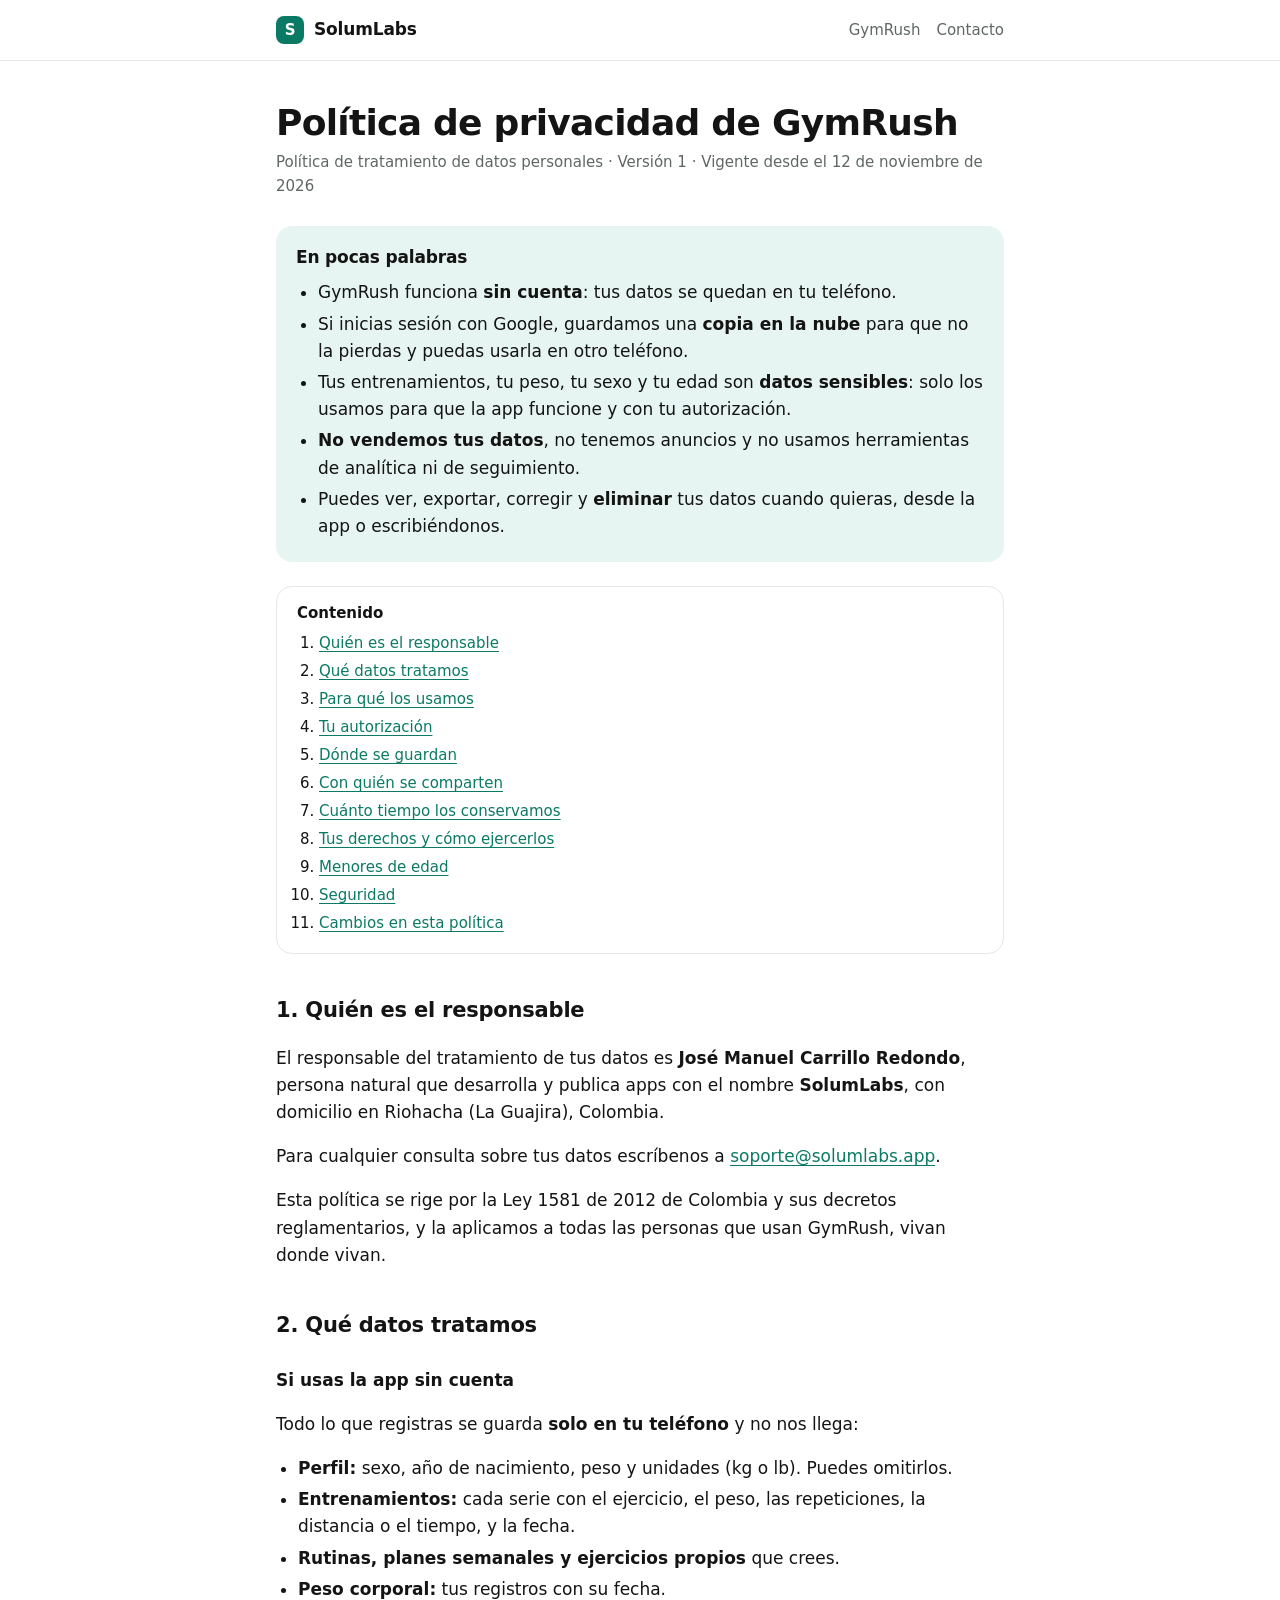
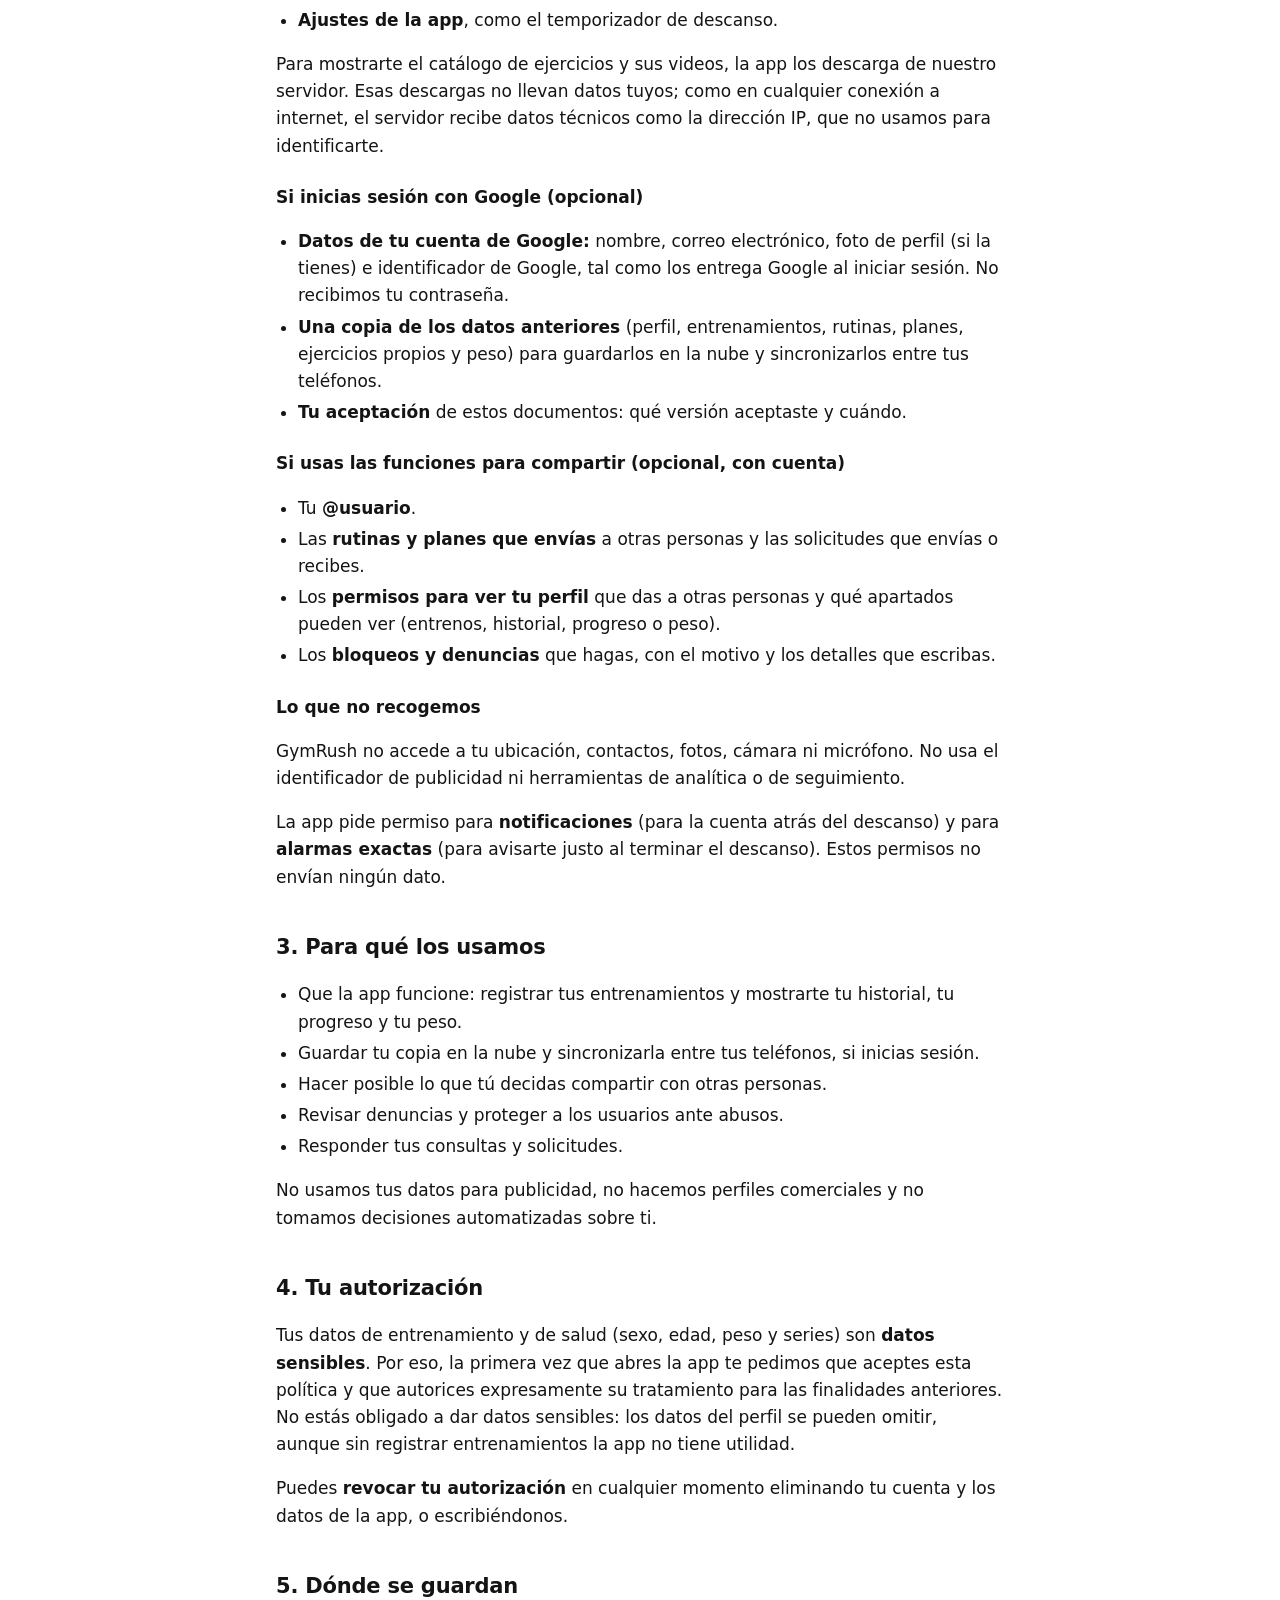
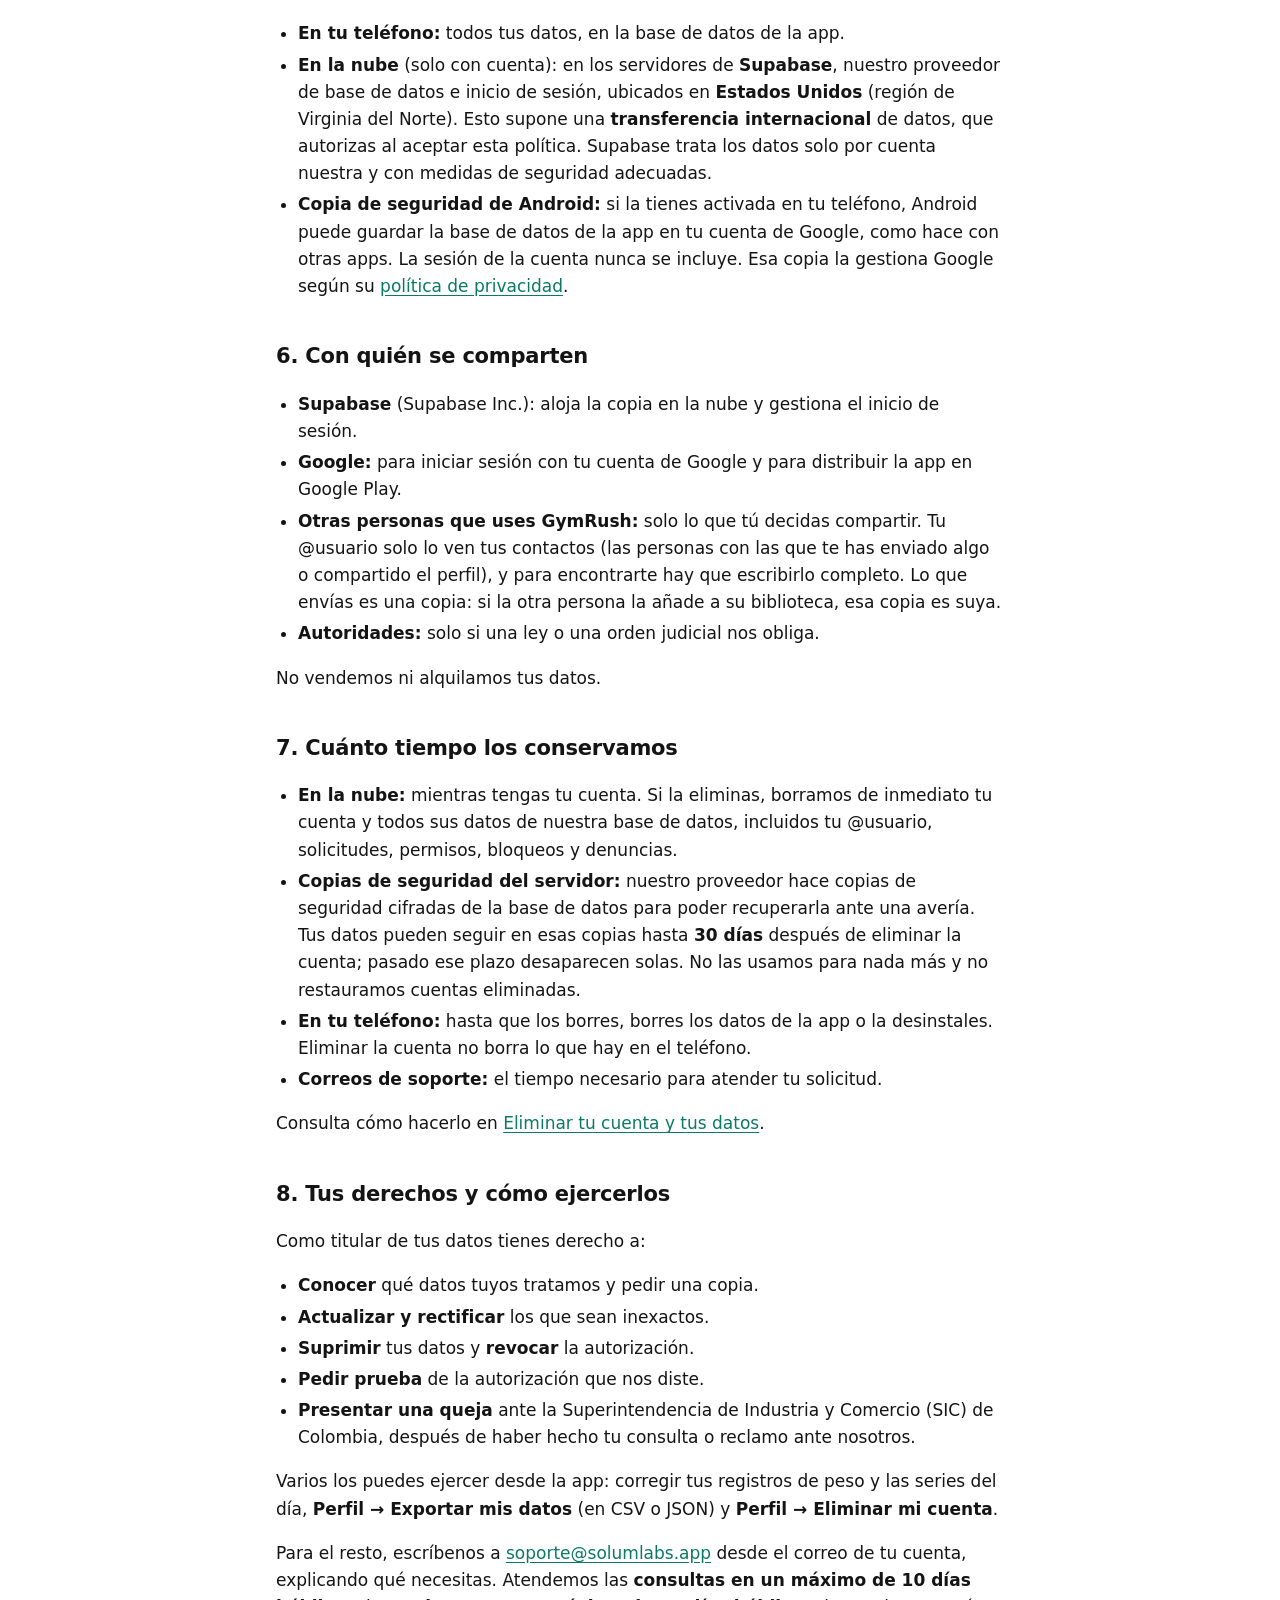
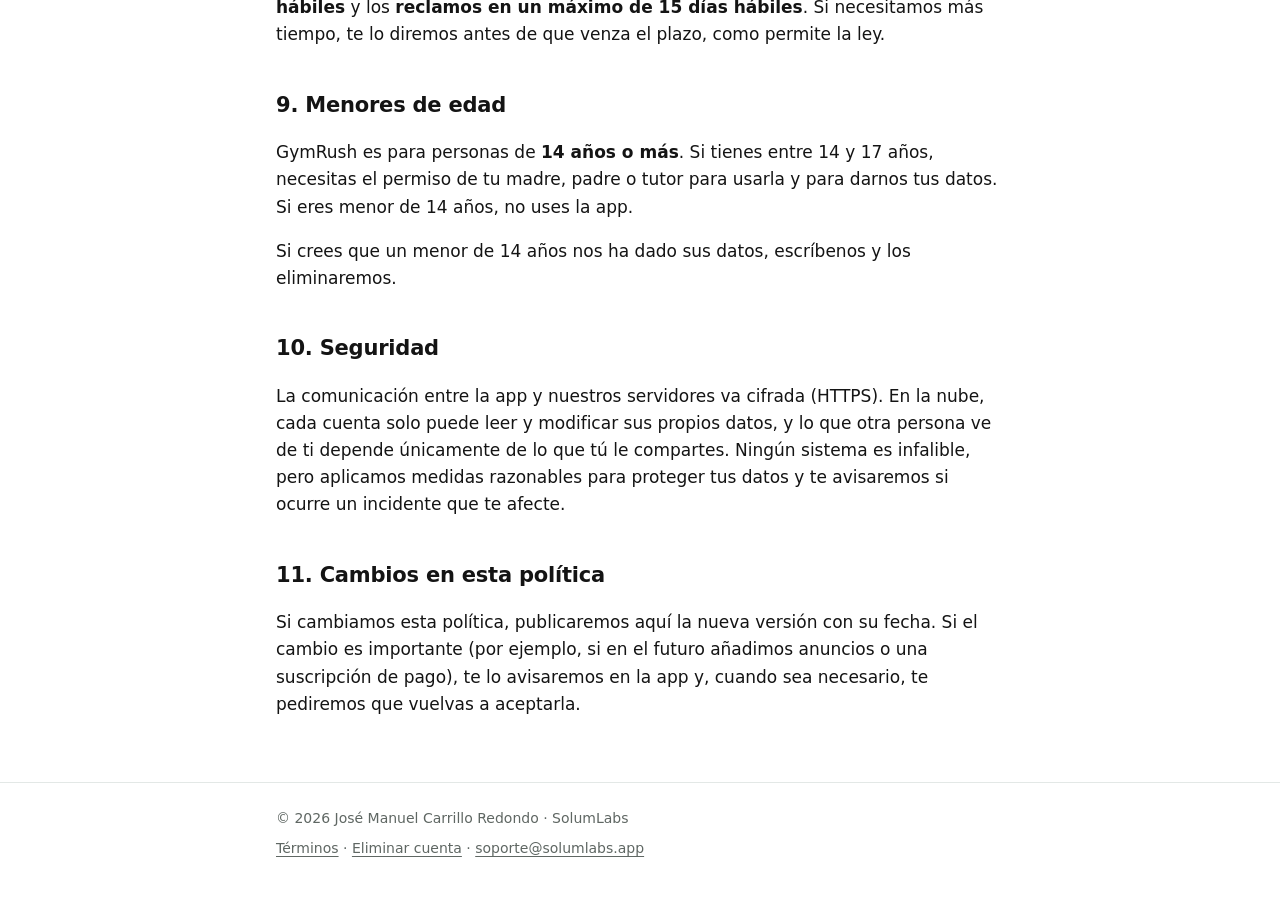
==== gymrush/privacidad/index.html @ 917b6b80 "sitio de SolumLabs y documentos de GymRush" ====
<!doctype html>
<html lang="es">
<head>
  <meta charset="utf-8">
  <meta name="viewport" content="width=device-width, initial-scale=1">
  <title>Privacidad de GymRush</title>
  <meta name="description" content="Política de privacidad y tratamiento de datos personales de GymRush.">
  <link rel="icon" href="/assets/gymrush-icon.svg" type="image/svg+xml">
  <link rel="stylesheet" href="/assets/style.css">
</head>
<body>
  <header class="site-header">
    <div class="wrap">
      <a class="brand" href="/"><span class="brand-mark">S</span>SolumLabs</a>
      <nav class="nav"><a href="/gymrush/">GymRush</a><a href="mailto:soporte@solumlabs.app">Contacto</a></nav>
    </div>
  </header>

  <main class="wrap doc">
    <h1>Política de privacidad de GymRush</h1>
    <p class="meta">Política de tratamiento de datos personales · Versión 1 · Vigente desde el 12 de noviembre de 2026</p>

    <section class="summary" aria-labelledby="resumen">
      <h2 id="resumen">En pocas palabras</h2>
      <ul>
        <li>GymRush funciona <strong>sin cuenta</strong>: tus datos se quedan en tu teléfono.</li>
        <li>Si inicias sesión con Google, guardamos una <strong>copia en la nube</strong> para que no la pierdas y puedas usarla en otro teléfono.</li>
        <li>Tus entrenamientos, tu peso, tu sexo y tu edad son <strong>datos sensibles</strong>: solo los usamos para que la app funcione y con tu autorización.</li>
        <li><strong>No vendemos tus datos</strong>, no tenemos anuncios y no usamos herramientas de analítica ni de seguimiento.</li>
        <li>Puedes ver, exportar, corregir y <strong>eliminar</strong> tus datos cuando quieras, desde la app o escribiéndonos.</li>
      </ul>
    </section>

    <nav class="toc" aria-label="Contenido">
      <strong>Contenido</strong>
      <ol>
        <li><a href="#responsable">Quién es el responsable</a></li>
        <li><a href="#datos">Qué datos tratamos</a></li>
        <li><a href="#finalidades">Para qué los usamos</a></li>
        <li><a href="#autorizacion">Tu autorización</a></li>
        <li><a href="#donde">Dónde se guardan</a></li>
        <li><a href="#terceros">Con quién se comparten</a></li>
        <li><a href="#conservacion">Cuánto tiempo los conservamos</a></li>
        <li><a href="#derechos">Tus derechos y cómo ejercerlos</a></li>
        <li><a href="#menores">Menores de edad</a></li>
        <li><a href="#seguridad">Seguridad</a></li>
        <li><a href="#cambios">Cambios en esta política</a></li>
      </ol>
    </nav>

    <h2 id="responsable">1. Quién es el responsable</h2>
    <p>El responsable del tratamiento de tus datos es <strong>José Manuel Carrillo Redondo</strong>, persona natural que desarrolla y publica apps con el nombre <strong>SolumLabs</strong>, con domicilio en Riohacha (La Guajira), Colombia.</p>
    <p>Para cualquier consulta sobre tus datos escríbenos a <a href="mailto:soporte@solumlabs.app">soporte@solumlabs.app</a>.</p>
    <p>Esta política se rige por la Ley 1581 de 2012 de Colombia y sus decretos reglamentarios, y la aplicamos a todas las personas que usan GymRush, vivan donde vivan.</p>

    <h2 id="datos">2. Qué datos tratamos</h2>
    <h3>Si usas la app sin cuenta</h3>
    <p>Todo lo que registras se guarda <strong>solo en tu teléfono</strong> y no nos llega:</p>
    <ul>
      <li><strong>Perfil:</strong> sexo, año de nacimiento, peso y unidades (kg o lb). Puedes omitirlos.</li>
      <li><strong>Entrenamientos:</strong> cada serie con el ejercicio, el peso, las repeticiones, la distancia o el tiempo, y la fecha.</li>
      <li><strong>Rutinas, planes semanales y ejercicios propios</strong> que crees.</li>
      <li><strong>Peso corporal:</strong> tus registros con su fecha.</li>
      <li><strong>Ajustes de la app</strong>, como el temporizador de descanso.</li>
    </ul>
    <p>Para mostrarte el catálogo de ejercicios y sus videos, la app los descarga de nuestro servidor. Esas descargas no llevan datos tuyos; como en cualquier conexión a internet, el servidor recibe datos técnicos como la dirección IP, que no usamos para identificarte.</p>

    <h3>Si inicias sesión con Google (opcional)</h3>
    <ul>
      <li><strong>Datos de tu cuenta de Google:</strong> nombre, correo electrónico, foto de perfil (si la tienes) e identificador de Google, tal como los entrega Google al iniciar sesión. No recibimos tu contraseña.</li>
      <li><strong>Una copia de los datos anteriores</strong> (perfil, entrenamientos, rutinas, planes, ejercicios propios y peso) para guardarlos en la nube y sincronizarlos entre tus teléfonos.</li>
      <li><strong>Tu aceptación</strong> de estos documentos: qué versión aceptaste y cuándo.</li>
    </ul>

    <h3>Si usas las funciones para compartir (opcional, con cuenta)</h3>
    <ul>
      <li>Tu <strong>@usuario</strong>.</li>
      <li>Las <strong>rutinas y planes que envías</strong> a otras personas y las solicitudes que envías o recibes.</li>
      <li>Los <strong>permisos para ver tu perfil</strong> que das a otras personas y qué apartados pueden ver (entrenos, historial, progreso o peso).</li>
      <li>Los <strong>bloqueos y denuncias</strong> que hagas, con el motivo y los detalles que escribas.</li>
    </ul>

    <h3>Lo que no recogemos</h3>
    <p>GymRush no accede a tu ubicación, contactos, fotos, cámara ni micrófono. No usa el identificador de publicidad ni herramientas de analítica o de seguimiento.</p>
    <p>La app pide permiso para <strong>notificaciones</strong> (para la cuenta atrás del descanso) y para <strong>alarmas exactas</strong> (para avisarte justo al terminar el descanso). Estos permisos no envían ningún dato.</p>

    <h2 id="finalidades">3. Para qué los usamos</h2>
    <ul>
      <li>Que la app funcione: registrar tus entrenamientos y mostrarte tu historial, tu progreso y tu peso.</li>
      <li>Guardar tu copia en la nube y sincronizarla entre tus teléfonos, si inicias sesión.</li>
      <li>Hacer posible lo que tú decidas compartir con otras personas.</li>
      <li>Revisar denuncias y proteger a los usuarios ante abusos.</li>
      <li>Responder tus consultas y solicitudes.</li>
    </ul>
    <p>No usamos tus datos para publicidad, no hacemos perfiles comerciales y no tomamos decisiones automatizadas sobre ti.</p>

    <h2 id="autorizacion">4. Tu autorización</h2>
    <p>Tus datos de entrenamiento y de salud (sexo, edad, peso y series) son <strong>datos sensibles</strong>. Por eso, la primera vez que abres la app te pedimos que aceptes esta política y que autorices expresamente su tratamiento para las finalidades anteriores. No estás obligado a dar datos sensibles: los datos del perfil se pueden omitir, aunque sin registrar entrenamientos la app no tiene utilidad.</p>
    <p>Puedes <strong>revocar tu autorización</strong> en cualquier momento eliminando tu cuenta y los datos de la app, o escribiéndonos.</p>

    <h2 id="donde">5. Dónde se guardan</h2>
    <ul>
      <li><strong>En tu teléfono:</strong> todos tus datos, en la base de datos de la app.</li>
      <li><strong>En la nube</strong> (solo con cuenta): en los servidores de <strong>Supabase</strong>, nuestro proveedor de base de datos e inicio de sesión, ubicados en <strong>Estados Unidos</strong> (región de Virginia del Norte). Esto supone una <strong>transferencia internacional</strong> de datos, que autorizas al aceptar esta política. Supabase trata los datos solo por cuenta nuestra y con medidas de seguridad adecuadas.</li>
      <li><strong>Copia de seguridad de Android:</strong> si la tienes activada en tu teléfono, Android puede guardar la base de datos de la app en tu cuenta de Google, como hace con otras apps. La sesión de la cuenta nunca se incluye. Esa copia la gestiona Google según su <a href="https://policies.google.com/privacy" rel="noopener">política de privacidad</a>.</li>
    </ul>

    <h2 id="terceros">6. Con quién se comparten</h2>
    <ul>
      <li><strong>Supabase</strong> (Supabase Inc.): aloja la copia en la nube y gestiona el inicio de sesión.</li>
      <li><strong>Google:</strong> para iniciar sesión con tu cuenta de Google y para distribuir la app en Google Play.</li>
      <li><strong>Otras personas que uses GymRush:</strong> solo lo que tú decidas compartir. Tu @usuario solo lo ven tus contactos (las personas con las que te has enviado algo o compartido el perfil), y para encontrarte hay que escribirlo completo. Lo que envías es una copia: si la otra persona la añade a su biblioteca, esa copia es suya.</li>
      <li><strong>Autoridades:</strong> solo si una ley o una orden judicial nos obliga.</li>
    </ul>
    <p>No vendemos ni alquilamos tus datos.</p>

    <h2 id="conservacion">7. Cuánto tiempo los conservamos</h2>
    <ul>
      <li><strong>En la nube:</strong> mientras tengas tu cuenta. Si la eliminas, borramos de inmediato tu cuenta y todos sus datos de nuestra base de datos, incluidos tu @usuario, solicitudes, permisos, bloqueos y denuncias.</li>
      <li><strong>Copias de seguridad del servidor:</strong> nuestro proveedor hace copias de seguridad cifradas de la base de datos para poder recuperarla ante una avería. Tus datos pueden seguir en esas copias hasta <strong>30 días</strong> después de eliminar la cuenta; pasado ese plazo desaparecen solas. No las usamos para nada más y no restauramos cuentas eliminadas.</li>
      <li><strong>En tu teléfono:</strong> hasta que los borres, borres los datos de la app o la desinstales. Eliminar la cuenta no borra lo que hay en el teléfono.</li>
      <li><strong>Correos de soporte:</strong> el tiempo necesario para atender tu solicitud.</li>
    </ul>
    <p>Consulta cómo hacerlo en <a href="/gymrush/eliminar-cuenta/">Eliminar tu cuenta y tus datos</a>.</p>

    <h2 id="derechos">8. Tus derechos y cómo ejercerlos</h2>
    <p>Como titular de tus datos tienes derecho a:</p>
    <ul>
      <li><strong>Conocer</strong> qué datos tuyos tratamos y pedir una copia.</li>
      <li><strong>Actualizar y rectificar</strong> los que sean inexactos.</li>
      <li><strong>Suprimir</strong> tus datos y <strong>revocar</strong> la autorización.</li>
      <li><strong>Pedir prueba</strong> de la autorización que nos diste.</li>
      <li><strong>Presentar una queja</strong> ante la Superintendencia de Industria y Comercio (SIC) de Colombia, después de haber hecho tu consulta o reclamo ante nosotros.</li>
    </ul>
    <p>Varios los puedes ejercer desde la app: corregir tus registros de peso y las series del día, <strong>Perfil → Exportar mis datos</strong> (en CSV o JSON) y <strong>Perfil → Eliminar mi cuenta</strong>.</p>
    <p>Para el resto, escríbenos a <a href="mailto:soporte@solumlabs.app">soporte@solumlabs.app</a> desde el correo de tu cuenta, explicando qué necesitas. Atendemos las <strong>consultas en un máximo de 10 días hábiles</strong> y los <strong>reclamos en un máximo de 15 días hábiles</strong>. Si necesitamos más tiempo, te lo diremos antes de que venza el plazo, como permite la ley.</p>

    <h2 id="menores">9. Menores de edad</h2>
    <p>GymRush es para personas de <strong>14 años o más</strong>. Si tienes entre 14 y 17 años, necesitas el permiso de tu madre, padre o tutor para usarla y para darnos tus datos. Si eres menor de 14 años, no uses la app.</p>
    <p>Si crees que un menor de 14 años nos ha dado sus datos, escríbenos y los eliminaremos.</p>

    <h2 id="seguridad">10. Seguridad</h2>
    <p>La comunicación entre la app y nuestros servidores va cifrada (HTTPS). En la nube, cada cuenta solo puede leer y modificar sus propios datos, y lo que otra persona ve de ti depende únicamente de lo que tú le compartes. Ningún sistema es infalible, pero aplicamos medidas razonables para proteger tus datos y te avisaremos si ocurre un incidente que te afecte.</p>

    <h2 id="cambios">11. Cambios en esta política</h2>
    <p>Si cambiamos esta política, publicaremos aquí la nueva versión con su fecha. Si el cambio es importante (por ejemplo, si en el futuro añadimos anuncios o una suscripción de pago), te lo avisaremos en la app y, cuando sea necesario, te pediremos que vuelvas a aceptarla.</p>
  </main>

  <footer class="site-footer">
    <div class="wrap">
      <span>© 2026 José Manuel Carrillo Redondo · SolumLabs</span>
      <span><a href="/gymrush/terminos/">Términos</a> · <a href="/gymrush/eliminar-cuenta/">Eliminar cuenta</a> · <a href="mailto:soporte@solumlabs.app">soporte@solumlabs.app</a></span>
    </div>
  </footer>
</body>
</html>
---- assets/style.css ----
/* SolumLabs · estilos compartidos del sitio (inicio, GymRush y páginas legales). */
:root {
  --bg: #ffffff;
  --surface: #f6f8f7;
  --text: #141414;
  --text-2: #5f6763;
  --border: #e3e8e6;
  --brand: #0b7a64;
  --brand-soft: #e6f5f1;
  --brand-text: #ffffff;
  --warn-bg: #fff4d6;
  --warn-text: #6b4e00;
  --radius: 16px;
  --max: 760px;
  color-scheme: light dark;
}
@media (prefers-color-scheme: dark) {
  :root:not([data-theme="light"]) {
    --bg: #101413;
    --surface: #171d1b;
    --text: #eef2f0;
    --text-2: #a3aeaa;
    --border: #26302d;
    --brand: #1abc9c;
    --brand-soft: #12322b;
    --brand-text: #08201b;
    --warn-bg: #3a3014;
    --warn-text: #f3d27a;
  }
}
:root[data-theme="dark"] {
  --bg: #101413;
  --surface: #171d1b;
  --text: #eef2f0;
  --text-2: #a3aeaa;
  --border: #26302d;
  --brand: #1abc9c;
  --brand-soft: #12322b;
  --brand-text: #08201b;
  --warn-bg: #3a3014;
  --warn-text: #f3d27a;
}

* { box-sizing: border-box; }
html { -webkit-text-size-adjust: 100%; }
body {
  margin: 0;
  background: var(--bg);
  color: var(--text);
  font-family: system-ui, -apple-system, "Segoe UI", Roboto, "Helvetica Neue", Arial, sans-serif;
  font-size: 17px;
  line-height: 1.6;
}
a { color: var(--brand); text-underline-offset: 3px; }
a:hover { text-decoration-thickness: 2px; }
img, svg { max-width: 100%; }

.wrap { max-width: var(--max); margin: 0 auto; padding: 0 16px; }

/* Cabecera y pie */
.site-header { border-bottom: 1px solid var(--border); }
.site-header .wrap { display: flex; align-items: center; justify-content: space-between; gap: 12px; min-height: 60px; }
.brand { display: inline-flex; align-items: center; gap: 10px; color: var(--text); text-decoration: none; font-weight: 800; letter-spacing: -0.01em; }
.brand-mark { width: 28px; height: 28px; border-radius: 8px; background: var(--brand); display: grid; place-items: center; color: var(--brand-text); font-size: 15px; font-weight: 900; }
.nav { display: flex; gap: 16px; font-size: 15px; }
.nav a { color: var(--text-2); text-decoration: none; }
.nav a:hover { color: var(--text); }

.site-footer { border-top: 1px solid var(--border); margin-top: 64px; padding: 24px 0 40px; color: var(--text-2); font-size: 14px; }
.site-footer .wrap { display: flex; flex-wrap: wrap; gap: 8px 20px; justify-content: space-between; }
.site-footer a { color: var(--text-2); }

/* Portadas */
.hero { padding: 56px 0 24px; }
.eyebrow { font-size: 12px; font-weight: 800; letter-spacing: 0.08em; text-transform: uppercase; color: var(--brand); margin: 0 0 8px; }
.hero h1 { font-size: clamp(32px, 6vw, 44px); line-height: 1.15; letter-spacing: -0.02em; margin: 0 0 12px; }
.lead { font-size: 19px; color: var(--text-2); margin: 0; max-width: 40em; }

.card { background: var(--surface); border: 1px solid var(--border); border-radius: var(--radius); padding: 24px; }
.app-card { display: grid; grid-template-columns: 88px 1fr; gap: 20px; align-items: center; margin-top: 32px; }
.app-card h2 { margin: 0 0 4px; font-size: 24px; }
.app-card p { margin: 0 0 12px; color: var(--text-2); }
.app-icon { width: 88px; height: 88px; border-radius: 22px; display: block; }
@media (max-width: 520px) {
  .app-card { grid-template-columns: 1fr; }
  .app-icon { width: 72px; height: 72px; border-radius: 18px; }
}

.btn { display: inline-flex; align-items: center; justify-content: center; min-height: 44px; padding: 0 18px; border-radius: 12px; font-weight: 700; font-size: 15px; text-decoration: none; }
.btn-primary { background: var(--brand); color: var(--brand-text); }
.btn-secondary { border: 1px solid var(--border); color: var(--text); background: var(--bg); }
.btn[aria-disabled="true"] { opacity: 0.55; pointer-events: none; }
.actions { display: flex; flex-wrap: wrap; gap: 10px; }

.features { display: grid; grid-template-columns: repeat(auto-fit, minmax(200px, 1fr)); gap: 12px; margin: 32px 0; padding: 0; list-style: none; }
.features li { background: var(--surface); border: 1px solid var(--border); border-radius: 14px; padding: 16px; }
.features strong { display: block; margin-bottom: 2px; }
.features span { color: var(--text-2); font-size: 15px; }

.links { list-style: none; padding: 0; margin: 16px 0 0; border: 1px solid var(--border); border-radius: var(--radius); overflow: hidden; }
.links li + li { border-top: 1px solid var(--border); }
.links a { display: flex; justify-content: space-between; gap: 12px; padding: 16px 18px; color: var(--text); text-decoration: none; }
.links a:hover { background: var(--surface); }
.links a::after { content: "→"; color: var(--text-2); }

/* Documentos legales */
.doc { padding-top: 40px; }
.doc h1 { font-size: clamp(28px, 5vw, 36px); line-height: 1.2; letter-spacing: -0.02em; margin: 0 0 6px; }
.doc .meta { color: var(--text-2); font-size: 15px; margin: 0 0 28px; }
.doc h2 { font-size: 21px; margin: 40px 0 8px; letter-spacing: -0.01em; scroll-margin-top: 16px; }
.doc h3 { font-size: 17px; margin: 24px 0 4px; }
.doc ul, .doc ol { padding-left: 22px; }
.doc li { margin: 4px 0; }
.summary { background: var(--brand-soft); border-radius: var(--radius); padding: 18px 20px; margin: 0 0 8px; }
.summary h2 { margin-top: 0; font-size: 17px; }
.summary ul { margin: 0; }
.toc { border: 1px solid var(--border); border-radius: var(--radius); padding: 14px 20px; margin: 24px 0 0; font-size: 15px; }
.toc ol { margin: 6px 0 0; }
.table-scroll { overflow-x: auto; margin: 12px 0; }
table { border-collapse: collapse; width: 100%; font-size: 15px; }
th, td { text-align: left; vertical-align: top; padding: 10px 12px; border-bottom: 1px solid var(--border); }
th { color: var(--text-2); font-weight: 700; }
.steps { counter-reset: s; list-style: none; padding: 0; }
.steps li { counter-increment: s; position: relative; padding-left: 44px; margin: 12px 0; }
.steps li::before { content: counter(s); position: absolute; left: 0; top: 0; width: 30px; height: 30px; border-radius: 50%; background: var(--brand); color: var(--brand-text); display: grid; place-items: center; font-weight: 800; font-size: 14px; }
.pending { background: var(--warn-bg); color: var(--warn-text); border-radius: 6px; padding: 0 6px; font-weight: 700; }
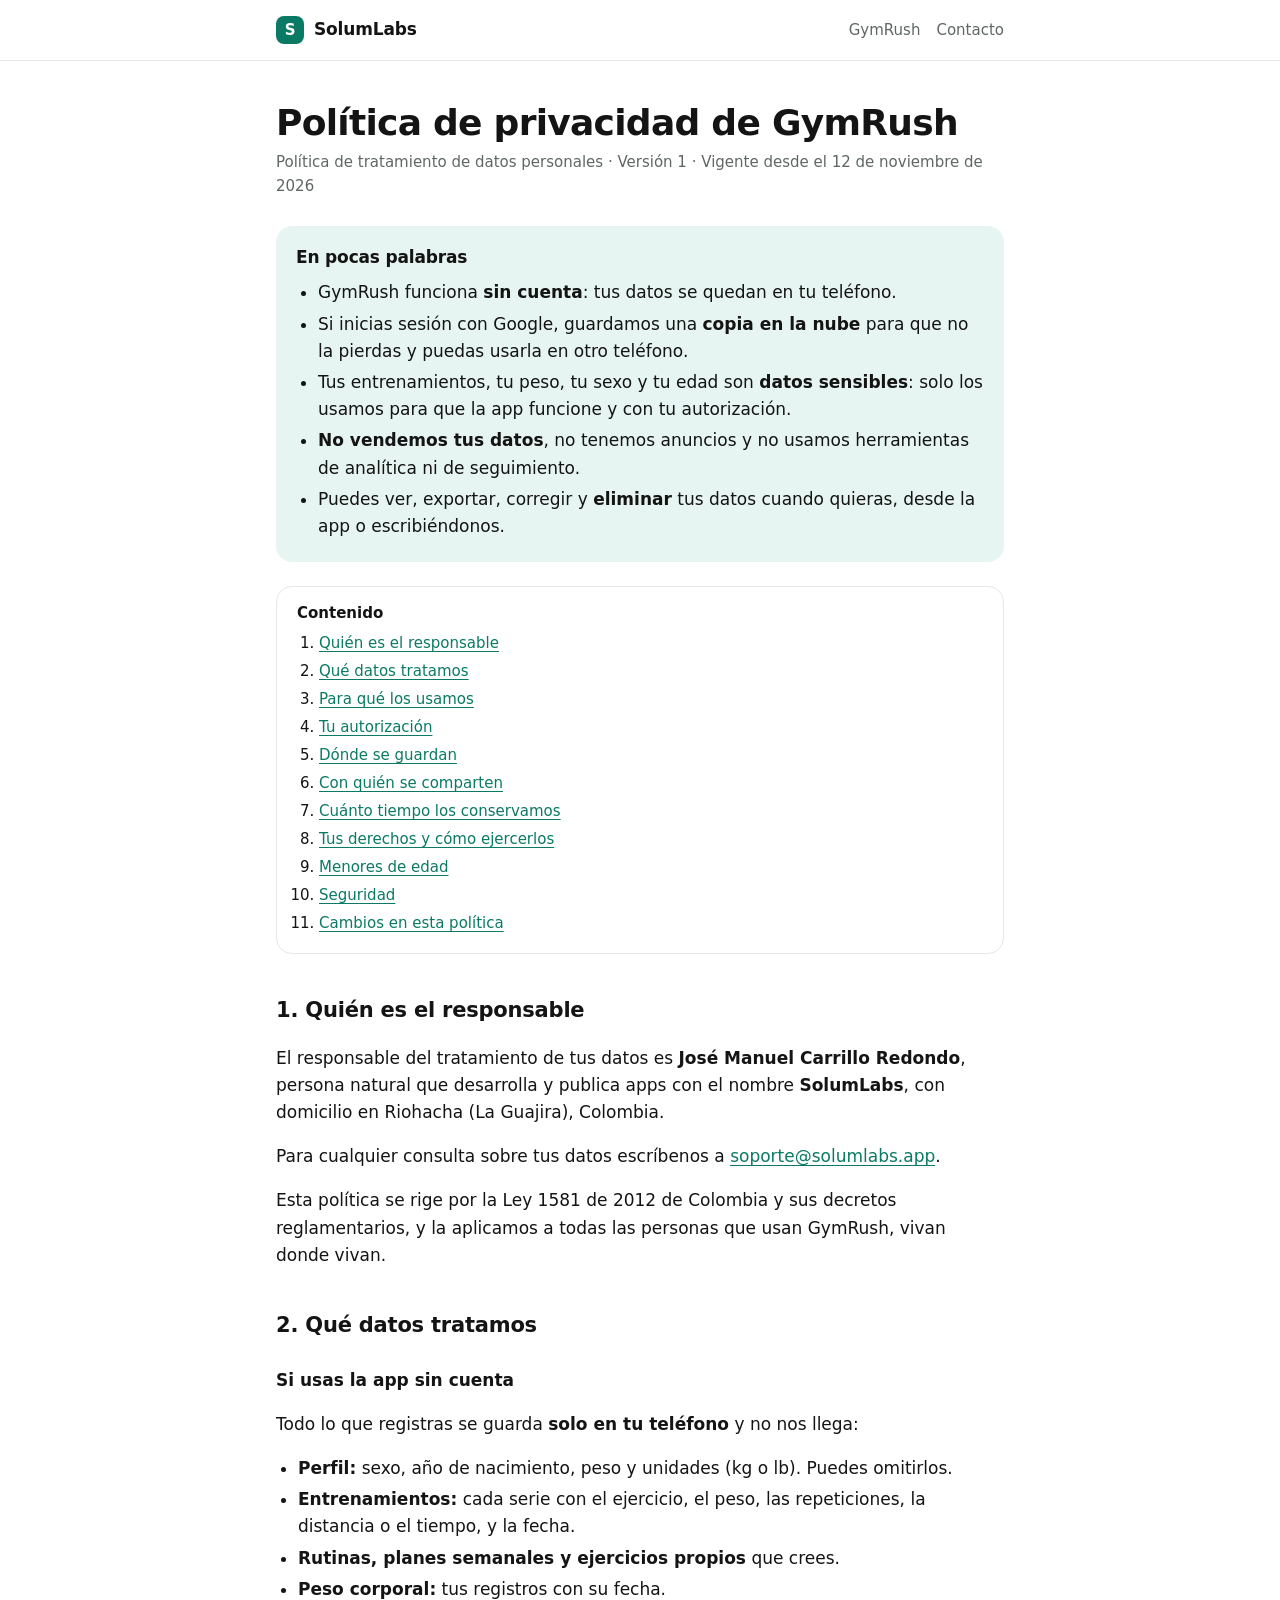
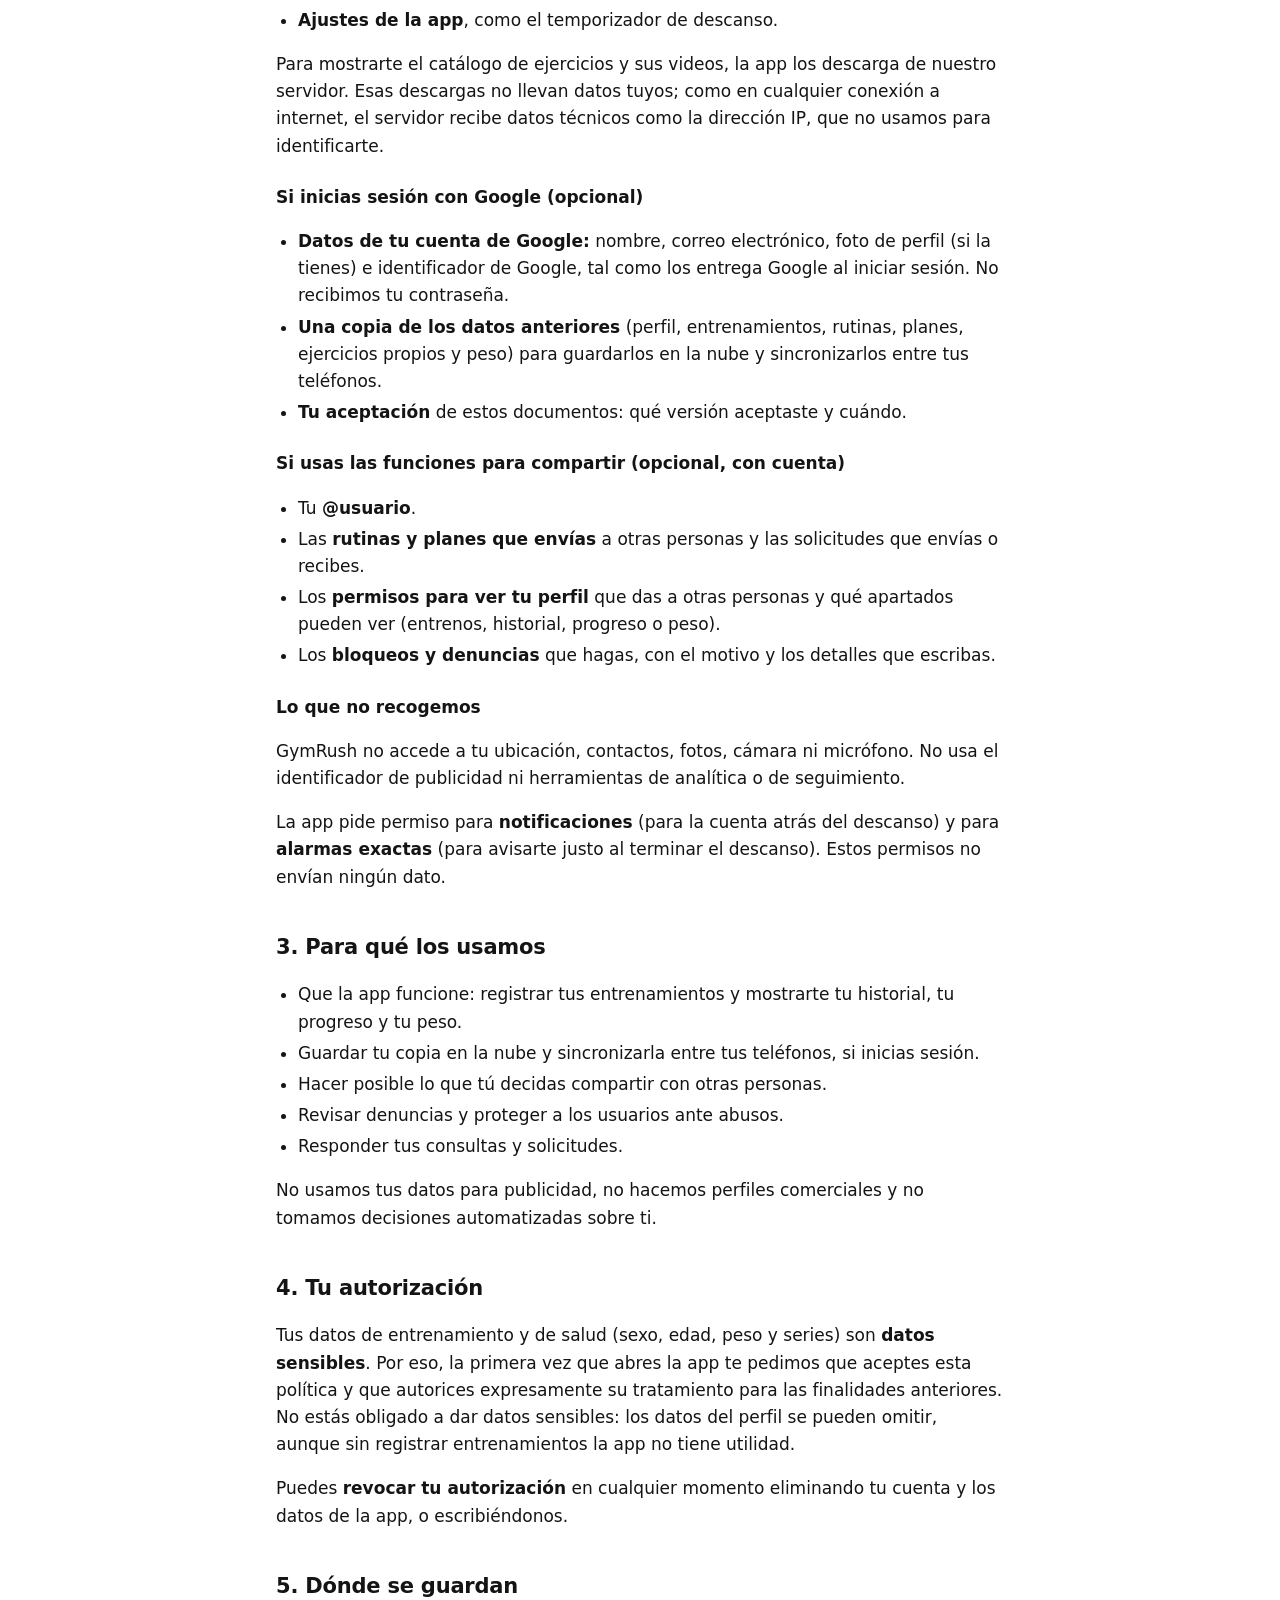
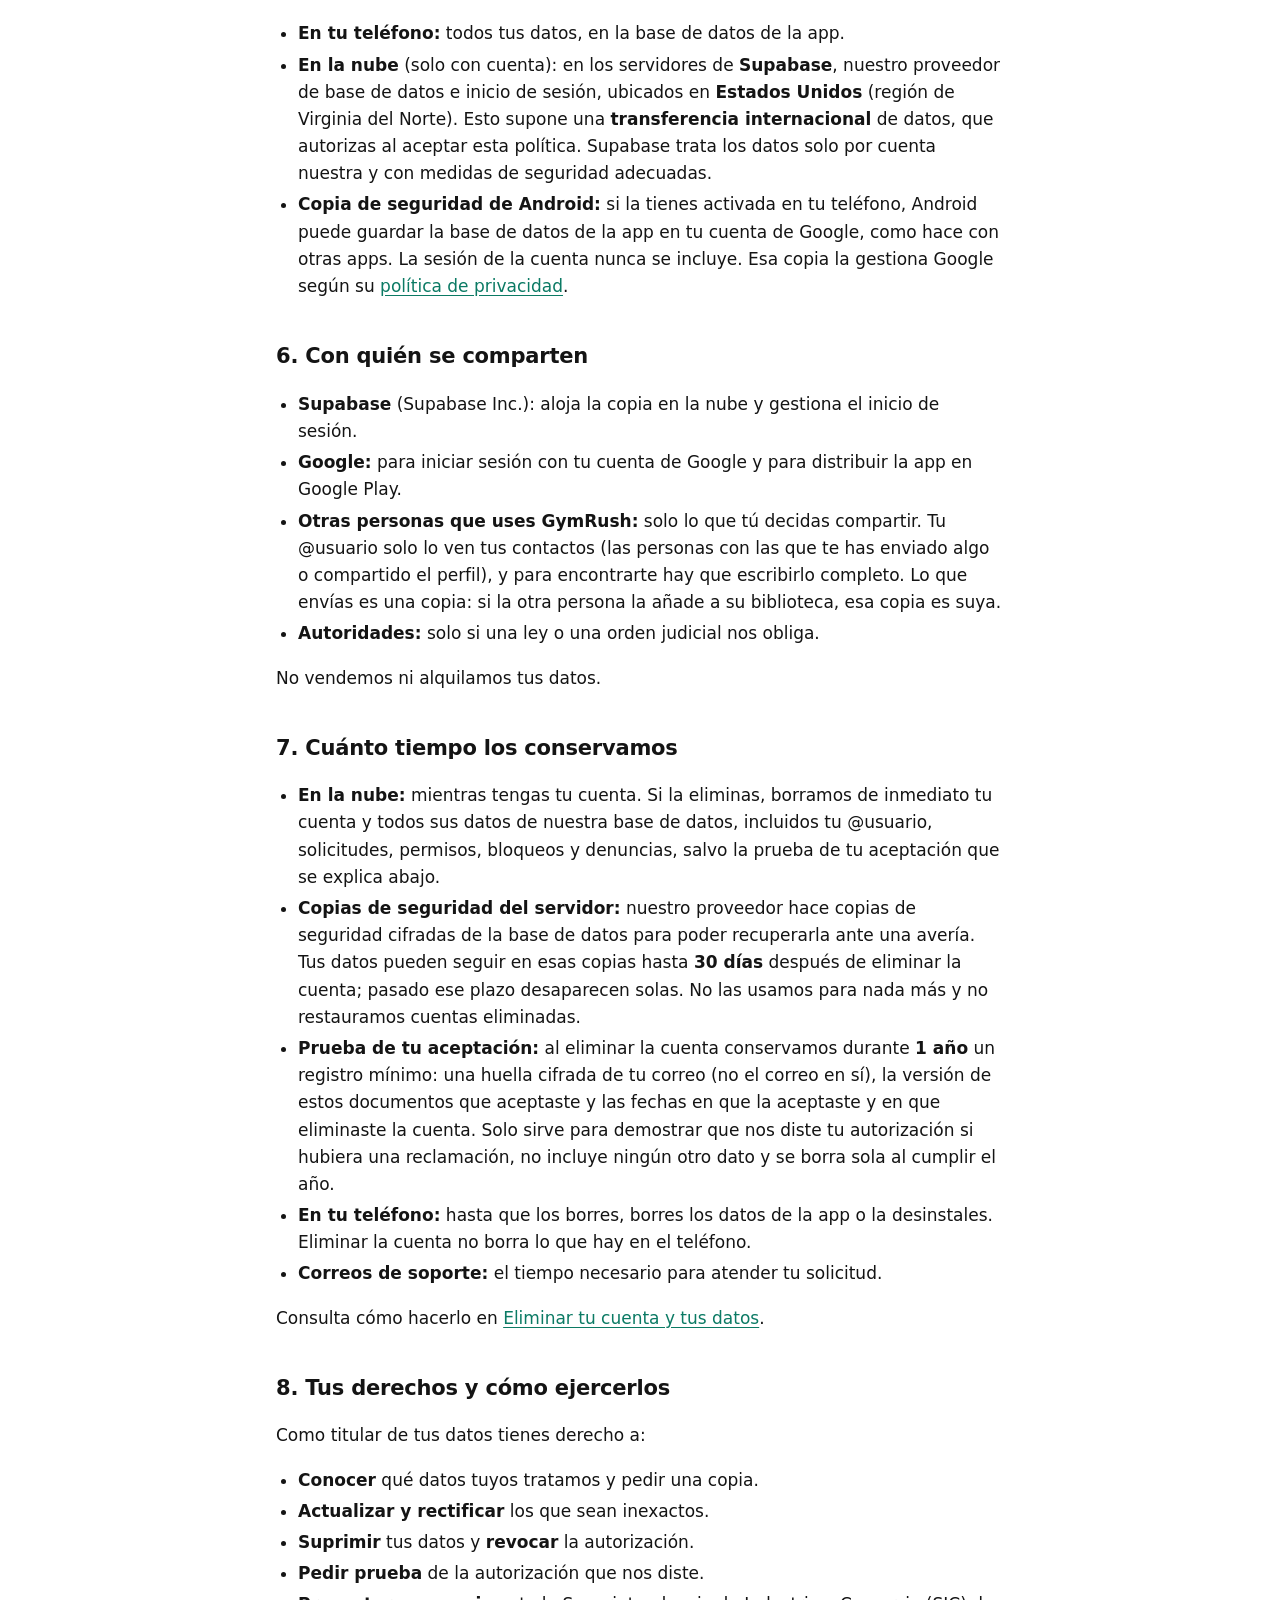
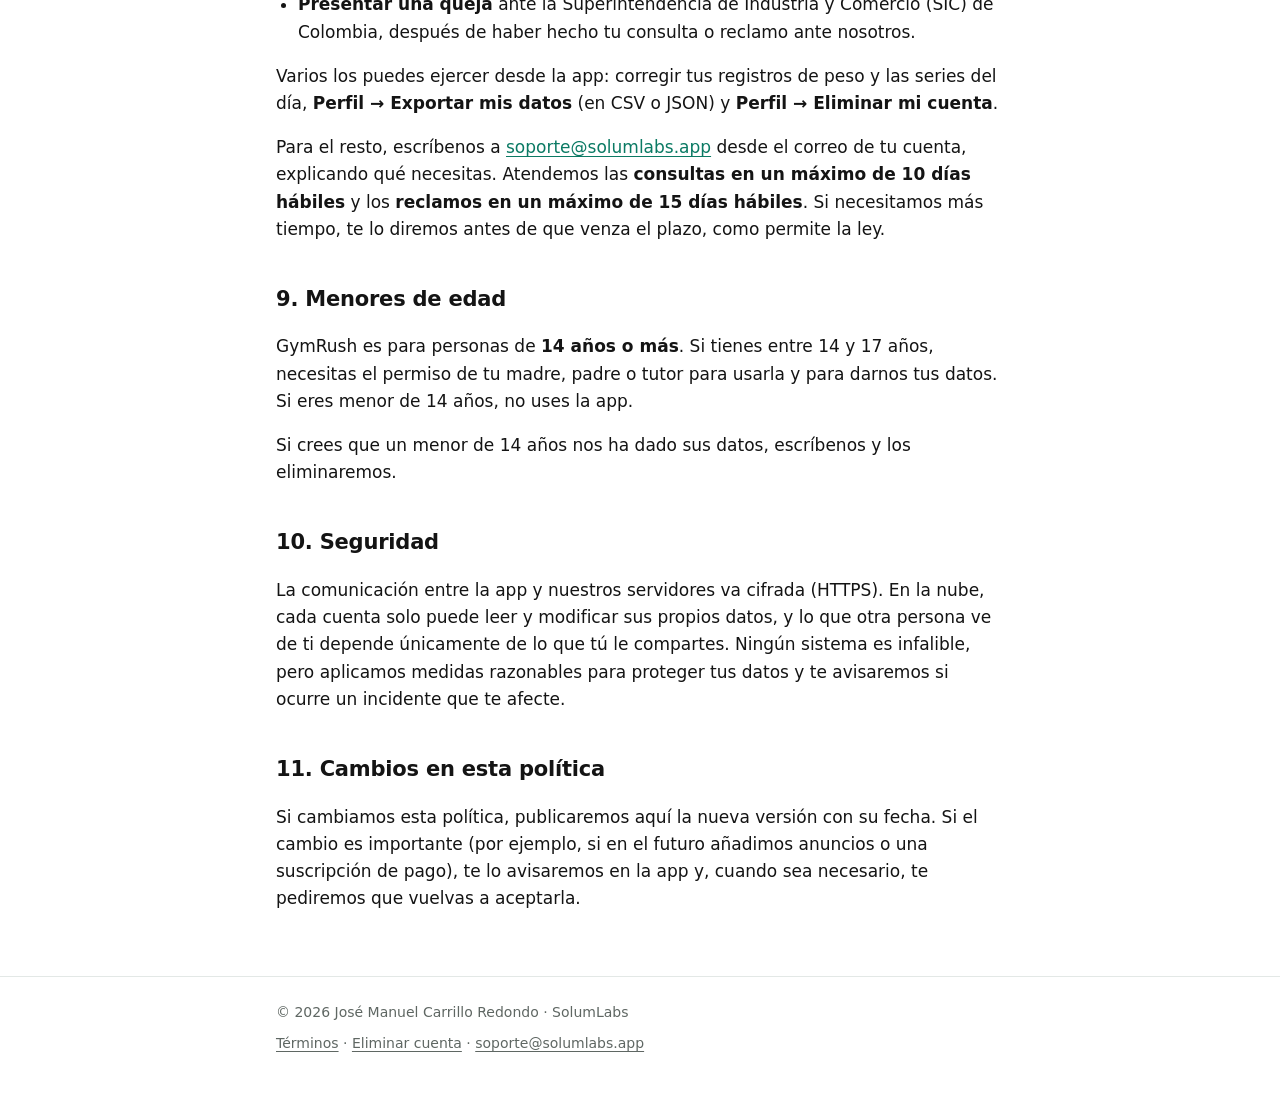
==== commit 585f91bf: "conservar 1 año la prueba de la aceptación tras eliminar la cuenta" ====
--- a/gymrush/privacidad/index.html
+++ b/gymrush/privacidad/index.html
@@ -116,8 +116,9 @@
 
     <h2 id="conservacion">7. Cuánto tiempo los conservamos</h2>
     <ul>
-      <li><strong>En la nube:</strong> mientras tengas tu cuenta. Si la eliminas, borramos de inmediato tu cuenta y todos sus datos de nuestra base de datos, incluidos tu @usuario, solicitudes, permisos, bloqueos y denuncias.</li>
+      <li><strong>En la nube:</strong> mientras tengas tu cuenta. Si la eliminas, borramos de inmediato tu cuenta y todos sus datos de nuestra base de datos, incluidos tu @usuario, solicitudes, permisos, bloqueos y denuncias, salvo la prueba de tu aceptación que se explica abajo.</li>
       <li><strong>Copias de seguridad del servidor:</strong> nuestro proveedor hace copias de seguridad cifradas de la base de datos para poder recuperarla ante una avería. Tus datos pueden seguir en esas copias hasta <strong>30 días</strong> después de eliminar la cuenta; pasado ese plazo desaparecen solas. No las usamos para nada más y no restauramos cuentas eliminadas.</li>
+      <li><strong>Prueba de tu aceptación:</strong> al eliminar la cuenta conservamos durante <strong>1 año</strong> un registro mínimo: una huella cifrada de tu correo (no el correo en sí), la versión de estos documentos que aceptaste y las fechas en que la aceptaste y en que eliminaste la cuenta. Solo sirve para demostrar que nos diste tu autorización si hubiera una reclamación, no incluye ningún otro dato y se borra sola al cumplir el año.</li>
       <li><strong>En tu teléfono:</strong> hasta que los borres, borres los datos de la app o la desinstales. Eliminar la cuenta no borra lo que hay en el teléfono.</li>
       <li><strong>Correos de soporte:</strong> el tiempo necesario para atender tu solicitud.</li>
     </ul>
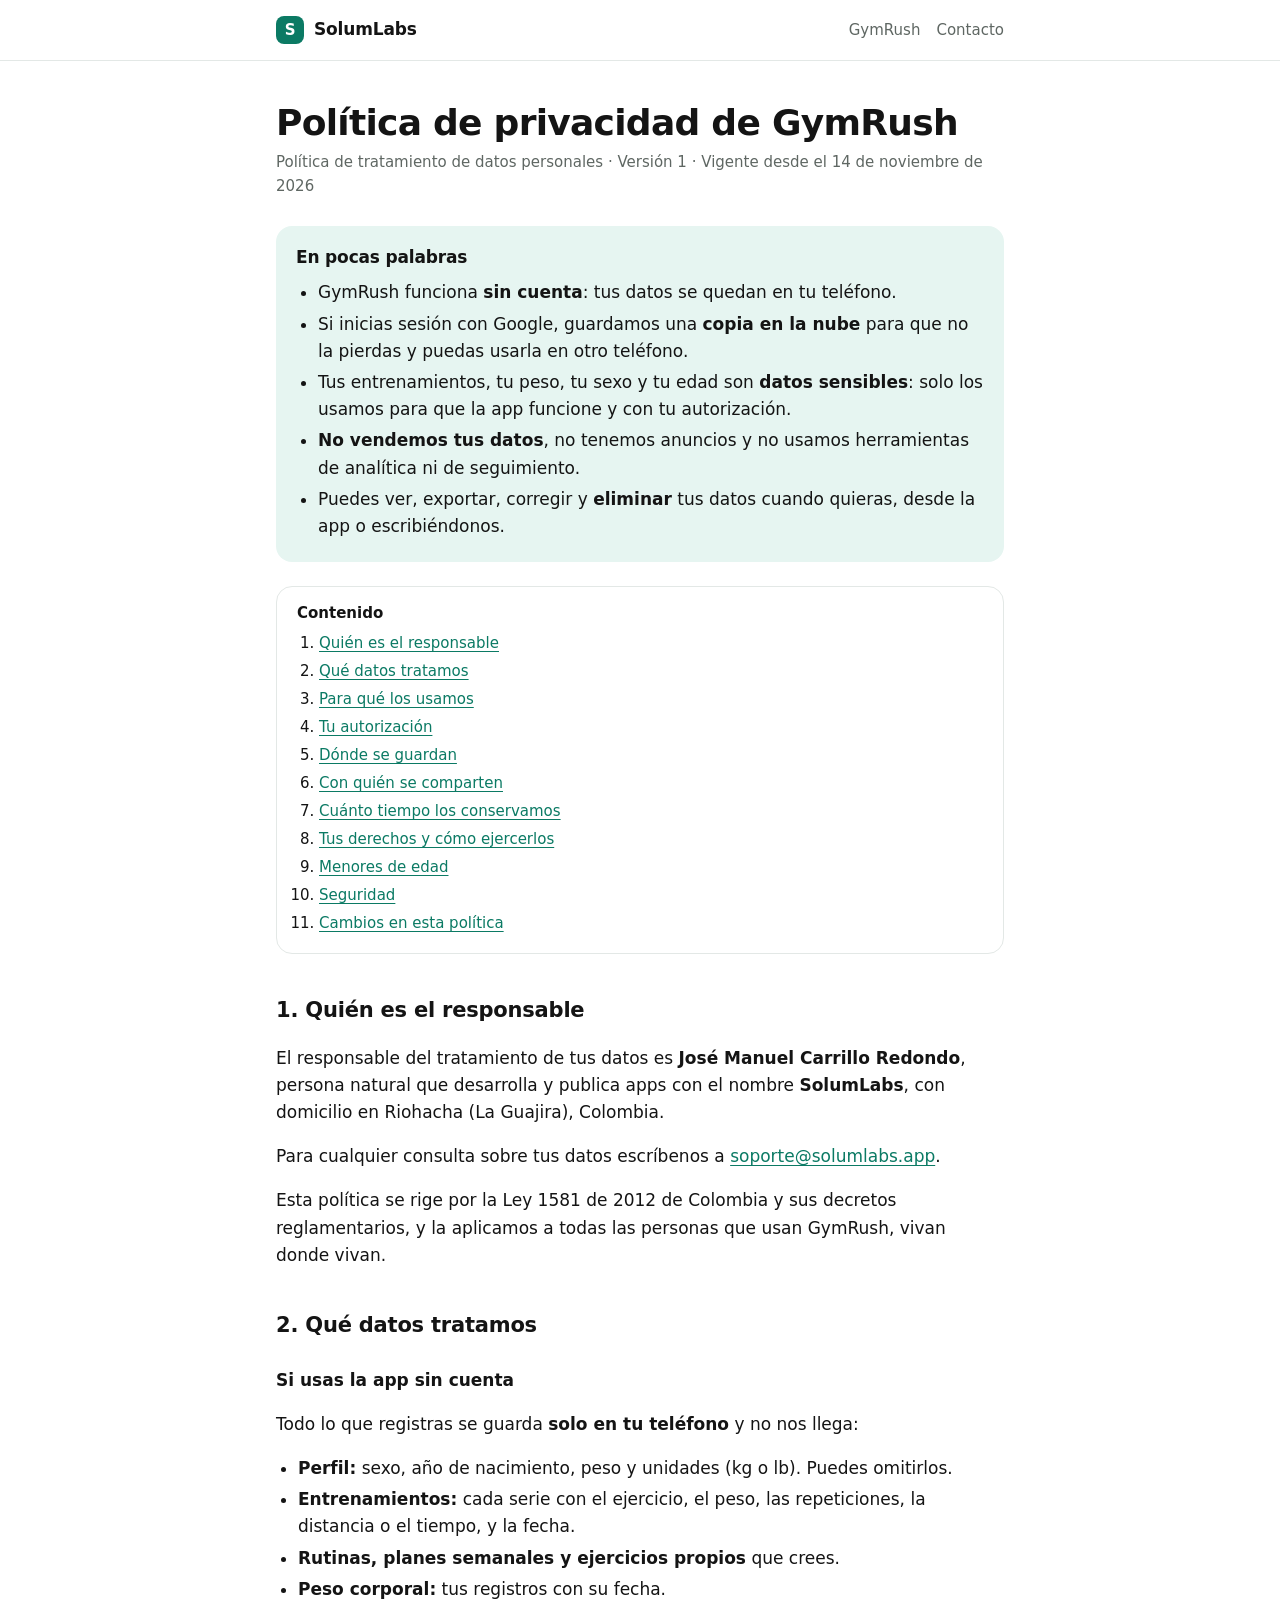
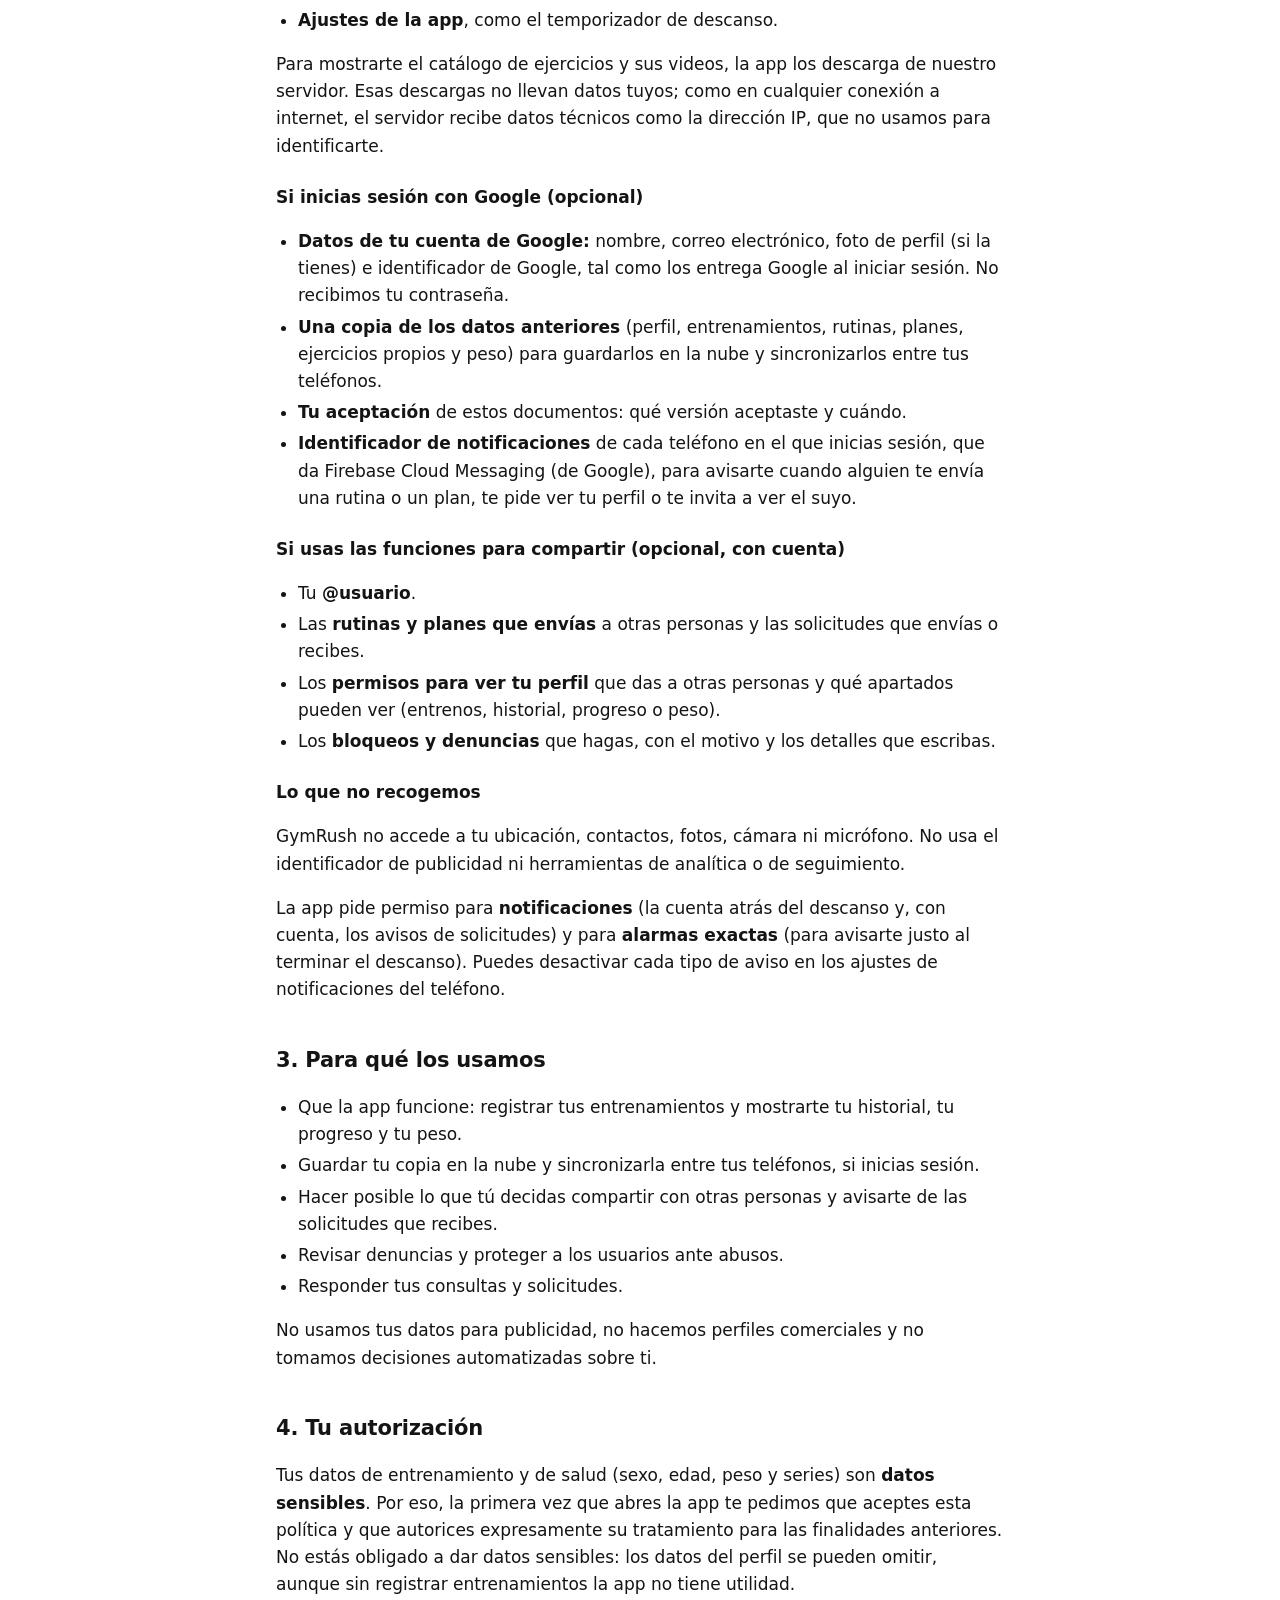
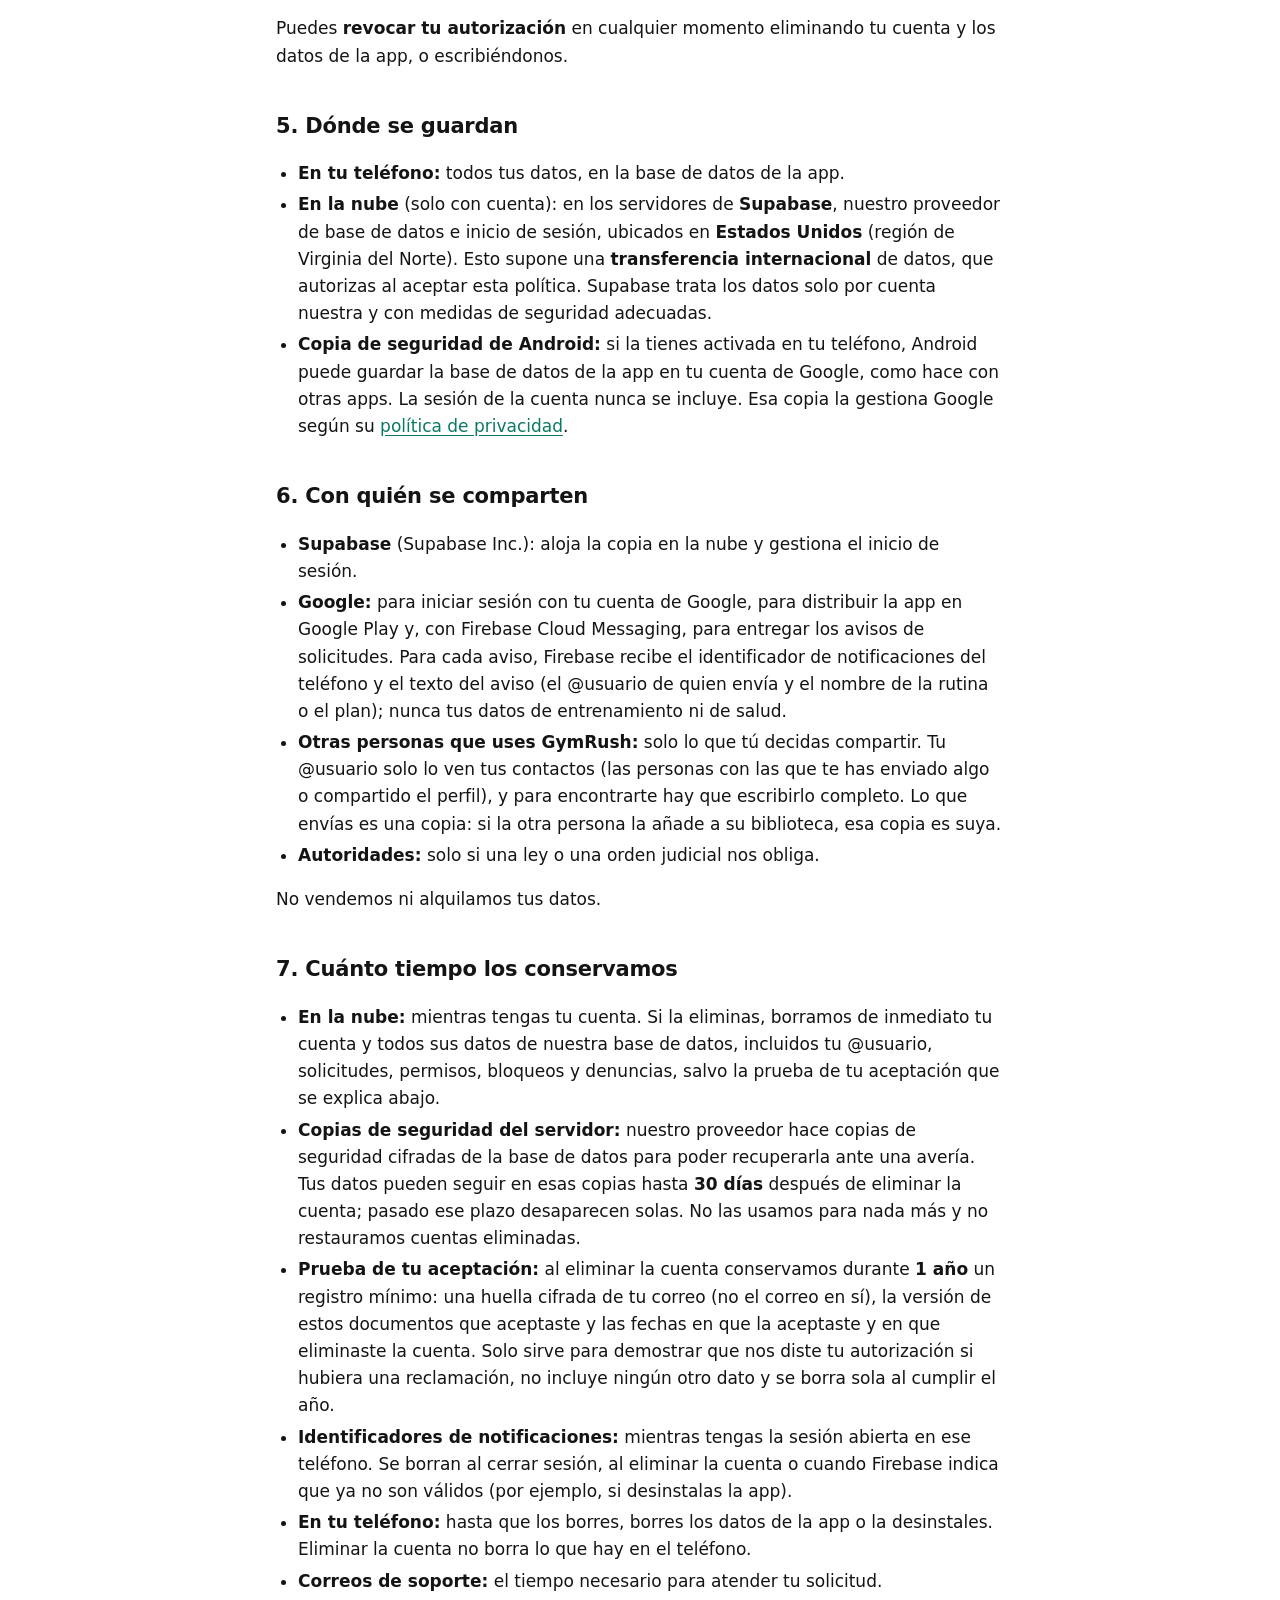
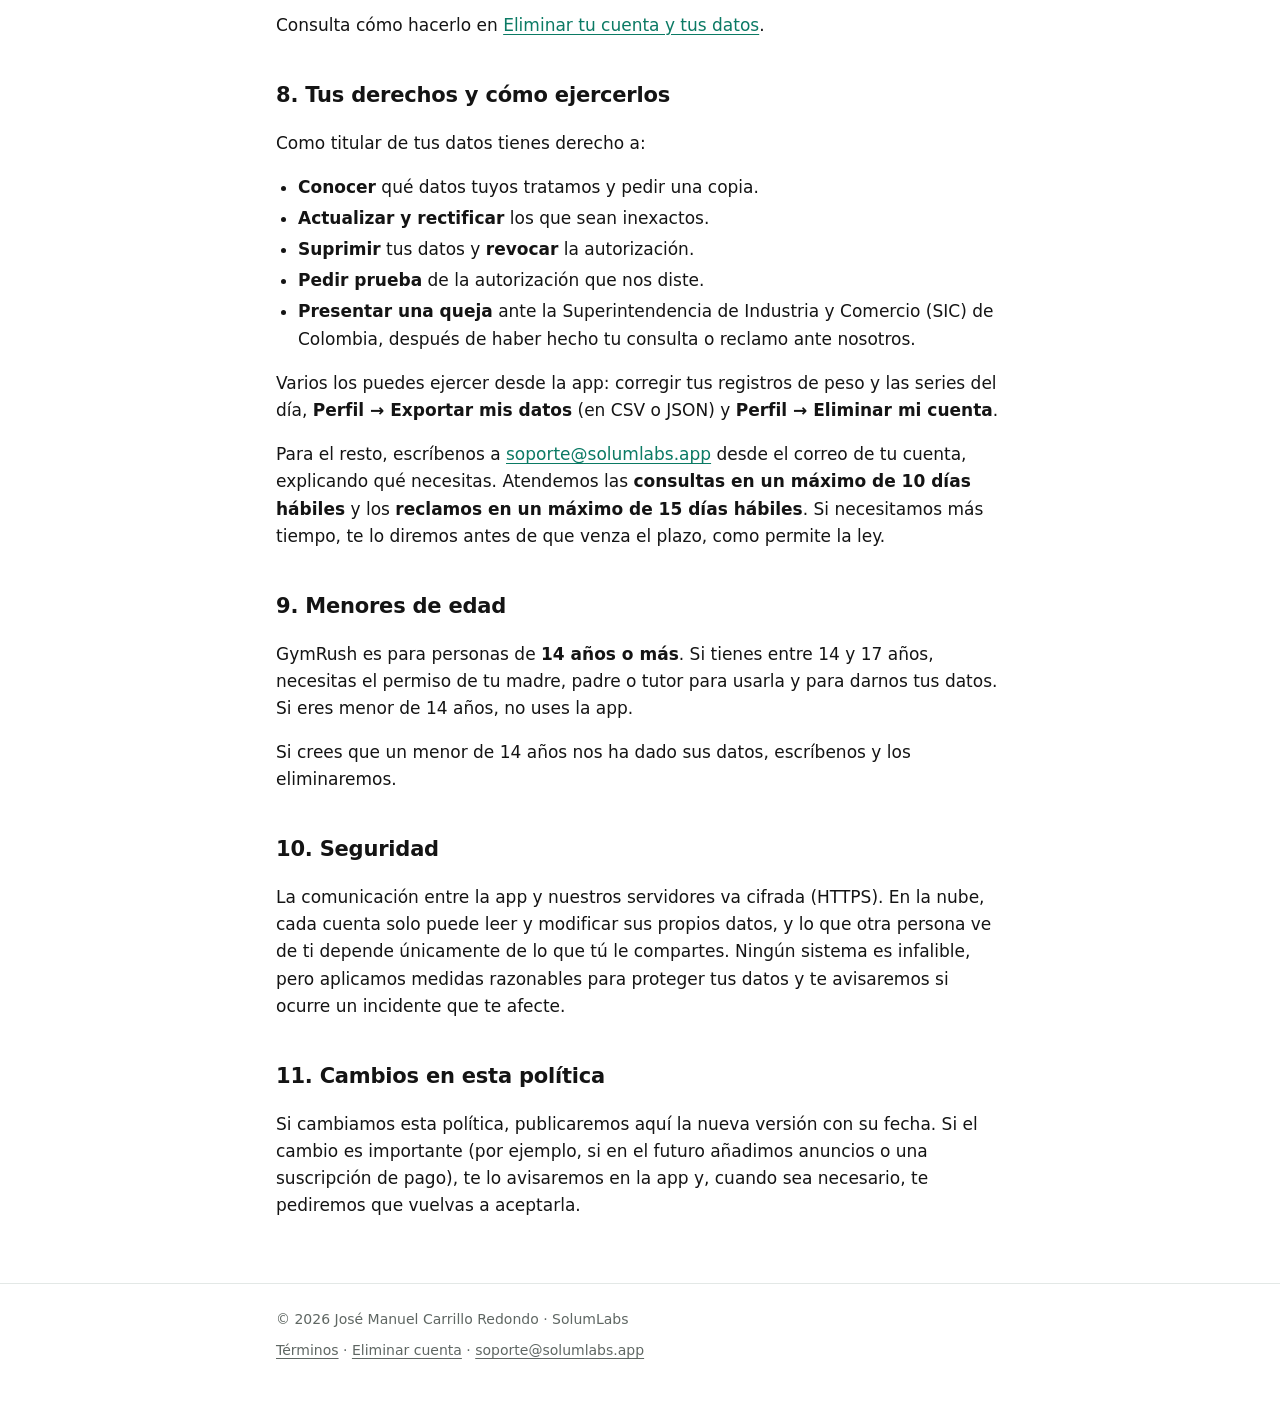
==== commit 5ef51e32: "notificaciones de solicitudes en la política y la eliminación de cuenta" ====
--- a/gymrush/privacidad/index.html
+++ b/gymrush/privacidad/index.html
@@ -18,7 +18,7 @@
 
   <main class="wrap doc">
     <h1>Política de privacidad de GymRush</h1>
-    <p class="meta">Política de tratamiento de datos personales · Versión 1 · Vigente desde el 12 de noviembre de 2026</p>
+    <p class="meta">Política de tratamiento de datos personales · Versión 1 · Vigente desde el 14 de noviembre de 2026</p>
 
     <section class="summary" aria-labelledby="resumen">
       <h2 id="resumen">En pocas palabras</h2>
@@ -70,6 +70,7 @@
       <li><strong>Datos de tu cuenta de Google:</strong> nombre, correo electrónico, foto de perfil (si la tienes) e identificador de Google, tal como los entrega Google al iniciar sesión. No recibimos tu contraseña.</li>
       <li><strong>Una copia de los datos anteriores</strong> (perfil, entrenamientos, rutinas, planes, ejercicios propios y peso) para guardarlos en la nube y sincronizarlos entre tus teléfonos.</li>
       <li><strong>Tu aceptación</strong> de estos documentos: qué versión aceptaste y cuándo.</li>
+      <li><strong>Identificador de notificaciones</strong> de cada teléfono en el que inicias sesión, que da Firebase Cloud Messaging (de Google), para avisarte cuando alguien te envía una rutina o un plan, te pide ver tu perfil o te invita a ver el suyo.</li>
     </ul>
 
     <h3>Si usas las funciones para compartir (opcional, con cuenta)</h3>
@@ -82,13 +83,13 @@
 
     <h3>Lo que no recogemos</h3>
     <p>GymRush no accede a tu ubicación, contactos, fotos, cámara ni micrófono. No usa el identificador de publicidad ni herramientas de analítica o de seguimiento.</p>
-    <p>La app pide permiso para <strong>notificaciones</strong> (para la cuenta atrás del descanso) y para <strong>alarmas exactas</strong> (para avisarte justo al terminar el descanso). Estos permisos no envían ningún dato.</p>
+    <p>La app pide permiso para <strong>notificaciones</strong> (la cuenta atrás del descanso y, con cuenta, los avisos de solicitudes) y para <strong>alarmas exactas</strong> (para avisarte justo al terminar el descanso). Puedes desactivar cada tipo de aviso en los ajustes de notificaciones del teléfono.</p>
 
     <h2 id="finalidades">3. Para qué los usamos</h2>
     <ul>
       <li>Que la app funcione: registrar tus entrenamientos y mostrarte tu historial, tu progreso y tu peso.</li>
       <li>Guardar tu copia en la nube y sincronizarla entre tus teléfonos, si inicias sesión.</li>
-      <li>Hacer posible lo que tú decidas compartir con otras personas.</li>
+      <li>Hacer posible lo que tú decidas compartir con otras personas y avisarte de las solicitudes que recibes.</li>
       <li>Revisar denuncias y proteger a los usuarios ante abusos.</li>
       <li>Responder tus consultas y solicitudes.</li>
     </ul>
@@ -108,7 +109,7 @@
     <h2 id="terceros">6. Con quién se comparten</h2>
     <ul>
       <li><strong>Supabase</strong> (Supabase Inc.): aloja la copia en la nube y gestiona el inicio de sesión.</li>
-      <li><strong>Google:</strong> para iniciar sesión con tu cuenta de Google y para distribuir la app en Google Play.</li>
+      <li><strong>Google:</strong> para iniciar sesión con tu cuenta de Google, para distribuir la app en Google Play y, con Firebase Cloud Messaging, para entregar los avisos de solicitudes. Para cada aviso, Firebase recibe el identificador de notificaciones del teléfono y el texto del aviso (el @usuario de quien envía y el nombre de la rutina o el plan); nunca tus datos de entrenamiento ni de salud.</li>
       <li><strong>Otras personas que uses GymRush:</strong> solo lo que tú decidas compartir. Tu @usuario solo lo ven tus contactos (las personas con las que te has enviado algo o compartido el perfil), y para encontrarte hay que escribirlo completo. Lo que envías es una copia: si la otra persona la añade a su biblioteca, esa copia es suya.</li>
       <li><strong>Autoridades:</strong> solo si una ley o una orden judicial nos obliga.</li>
     </ul>
@@ -119,6 +120,7 @@
       <li><strong>En la nube:</strong> mientras tengas tu cuenta. Si la eliminas, borramos de inmediato tu cuenta y todos sus datos de nuestra base de datos, incluidos tu @usuario, solicitudes, permisos, bloqueos y denuncias, salvo la prueba de tu aceptación que se explica abajo.</li>
       <li><strong>Copias de seguridad del servidor:</strong> nuestro proveedor hace copias de seguridad cifradas de la base de datos para poder recuperarla ante una avería. Tus datos pueden seguir en esas copias hasta <strong>30 días</strong> después de eliminar la cuenta; pasado ese plazo desaparecen solas. No las usamos para nada más y no restauramos cuentas eliminadas.</li>
       <li><strong>Prueba de tu aceptación:</strong> al eliminar la cuenta conservamos durante <strong>1 año</strong> un registro mínimo: una huella cifrada de tu correo (no el correo en sí), la versión de estos documentos que aceptaste y las fechas en que la aceptaste y en que eliminaste la cuenta. Solo sirve para demostrar que nos diste tu autorización si hubiera una reclamación, no incluye ningún otro dato y se borra sola al cumplir el año.</li>
+      <li><strong>Identificadores de notificaciones:</strong> mientras tengas la sesión abierta en ese teléfono. Se borran al cerrar sesión, al eliminar la cuenta o cuando Firebase indica que ya no son válidos (por ejemplo, si desinstalas la app).</li>
       <li><strong>En tu teléfono:</strong> hasta que los borres, borres los datos de la app o la desinstales. Eliminar la cuenta no borra lo que hay en el teléfono.</li>
       <li><strong>Correos de soporte:</strong> el tiempo necesario para atender tu solicitud.</li>
     </ul>
